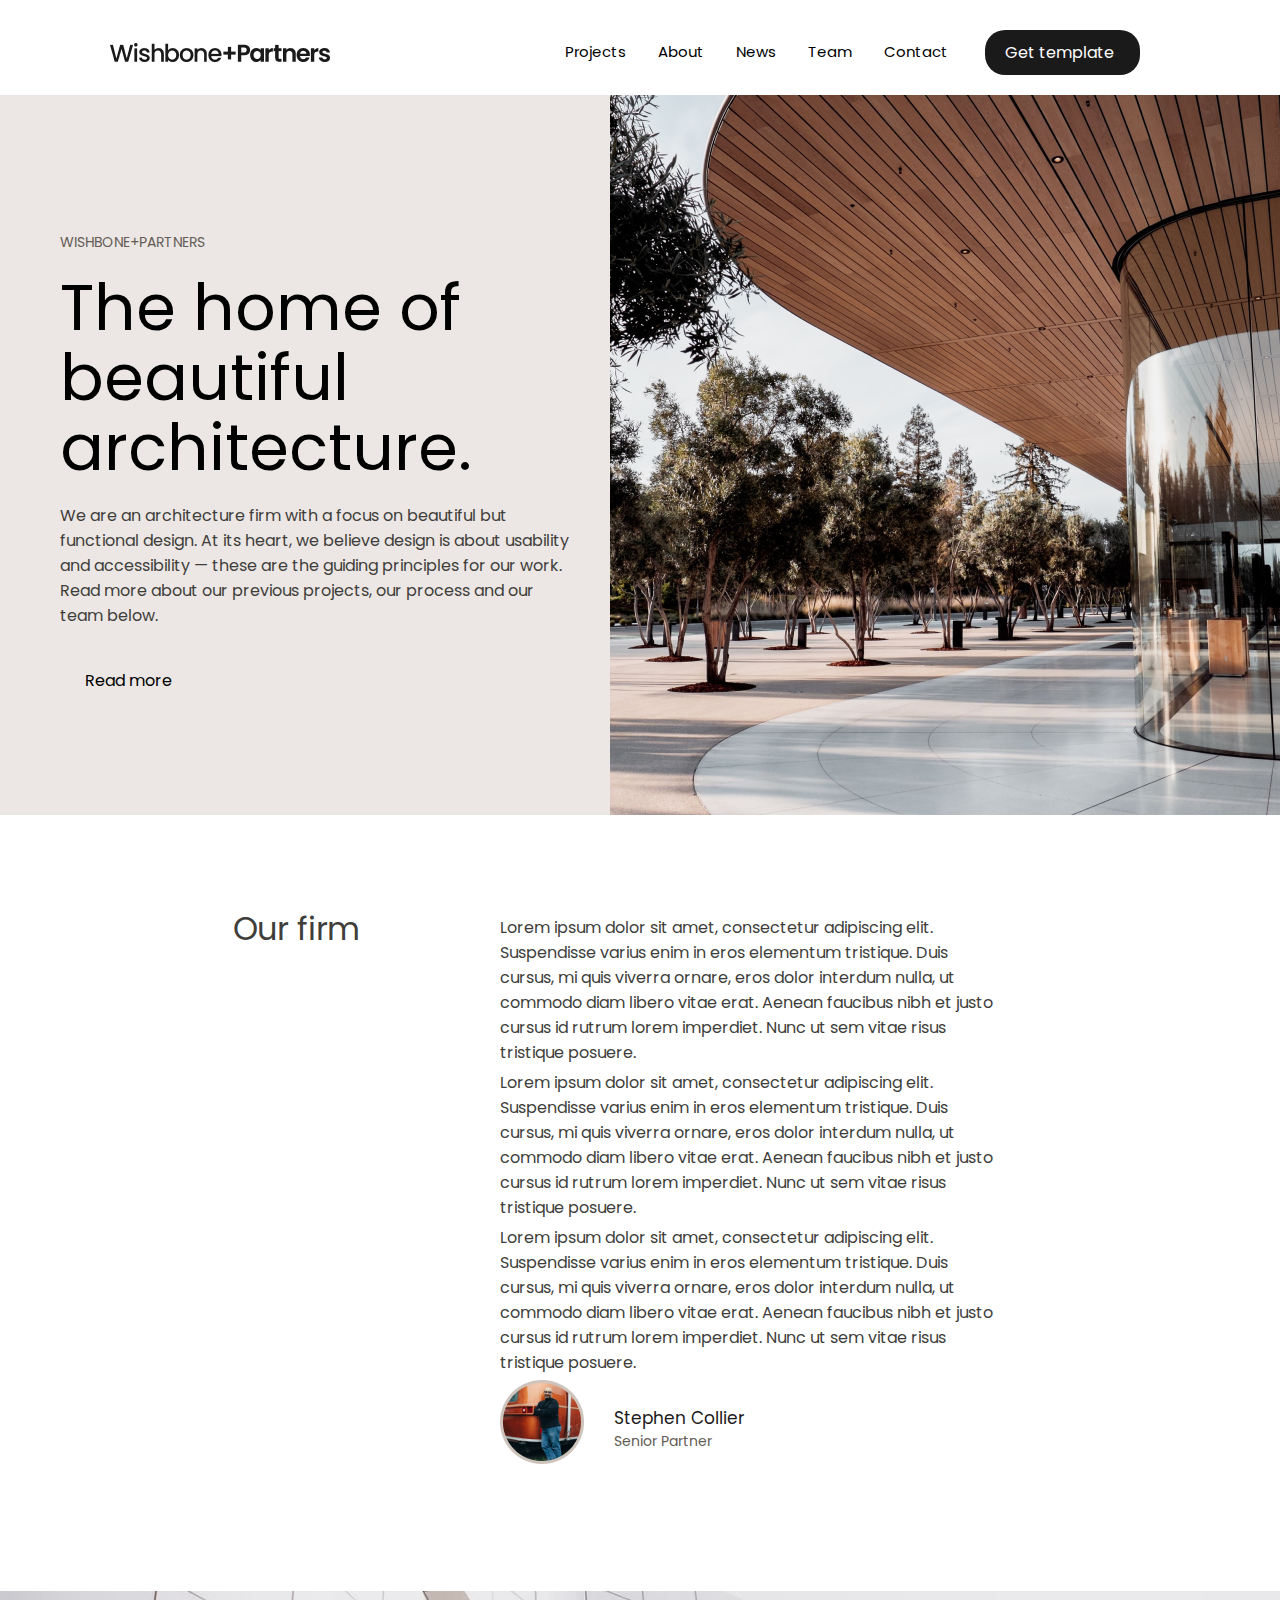
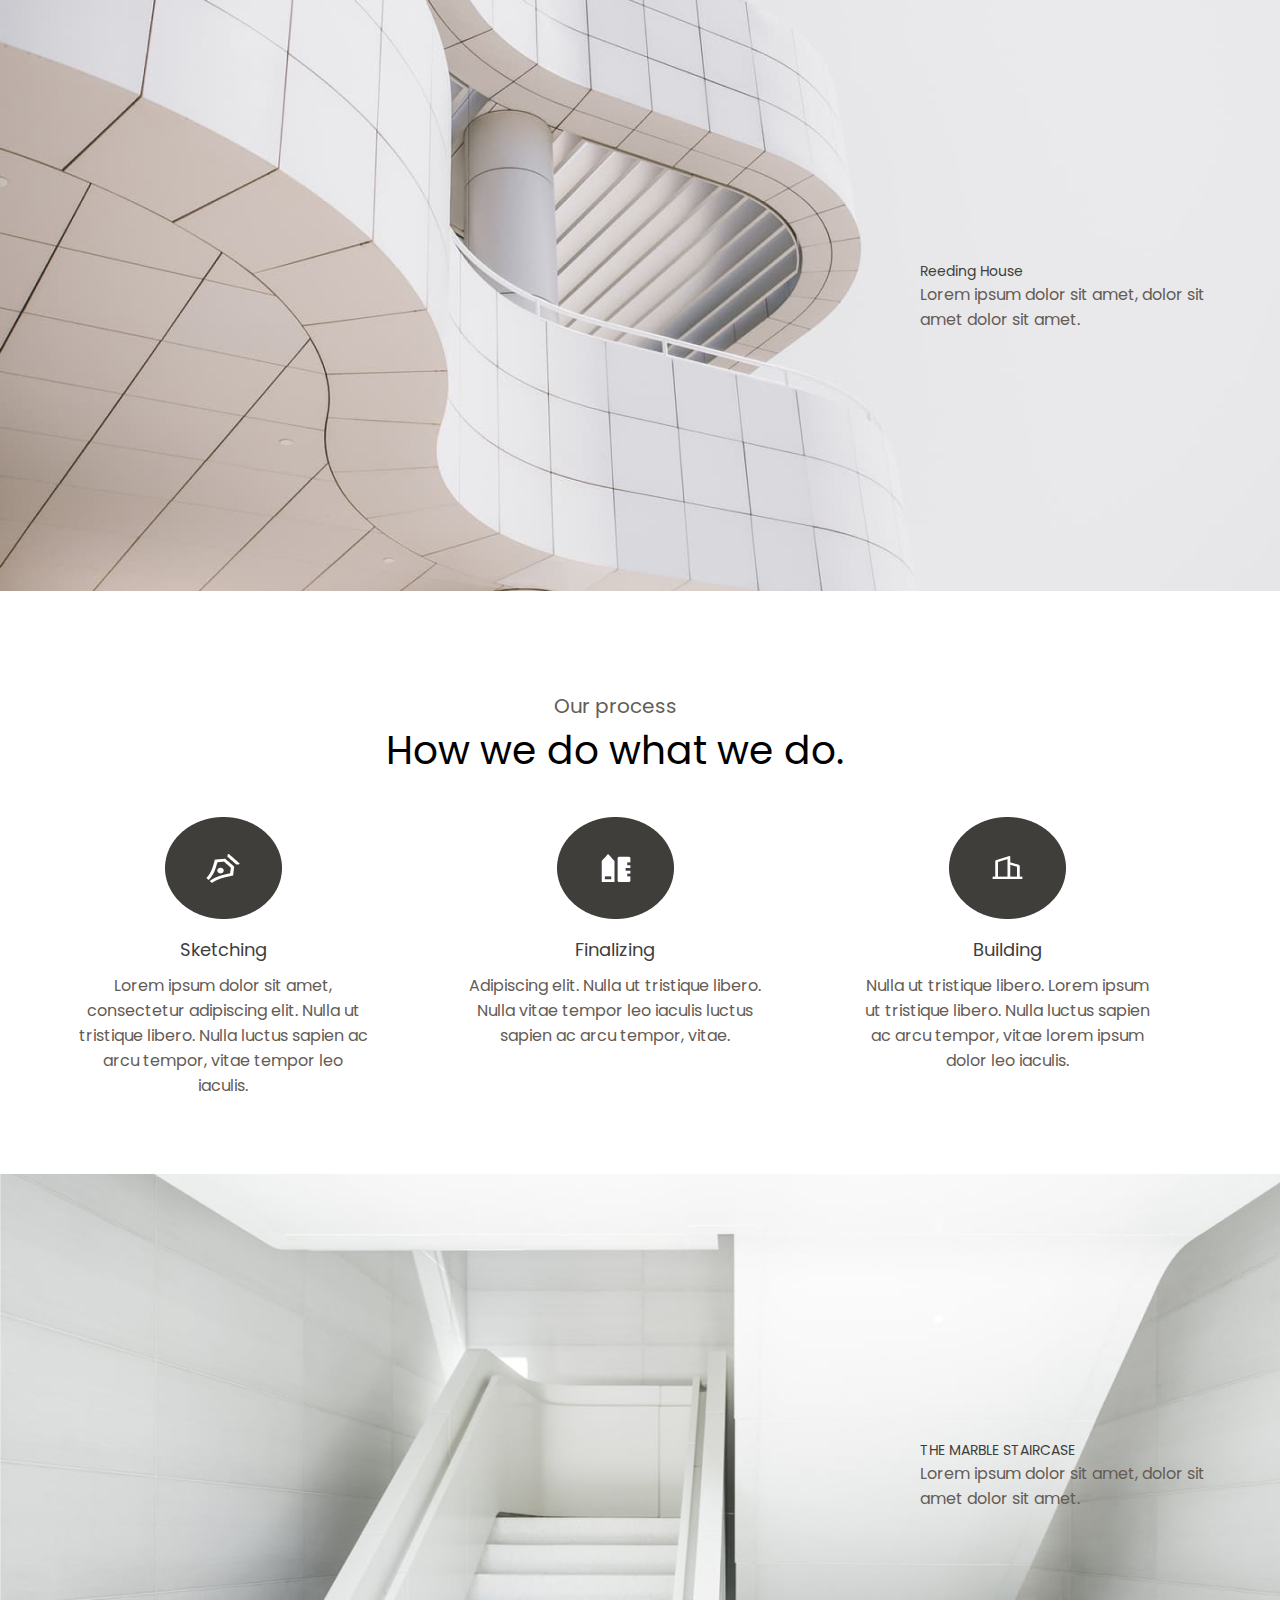
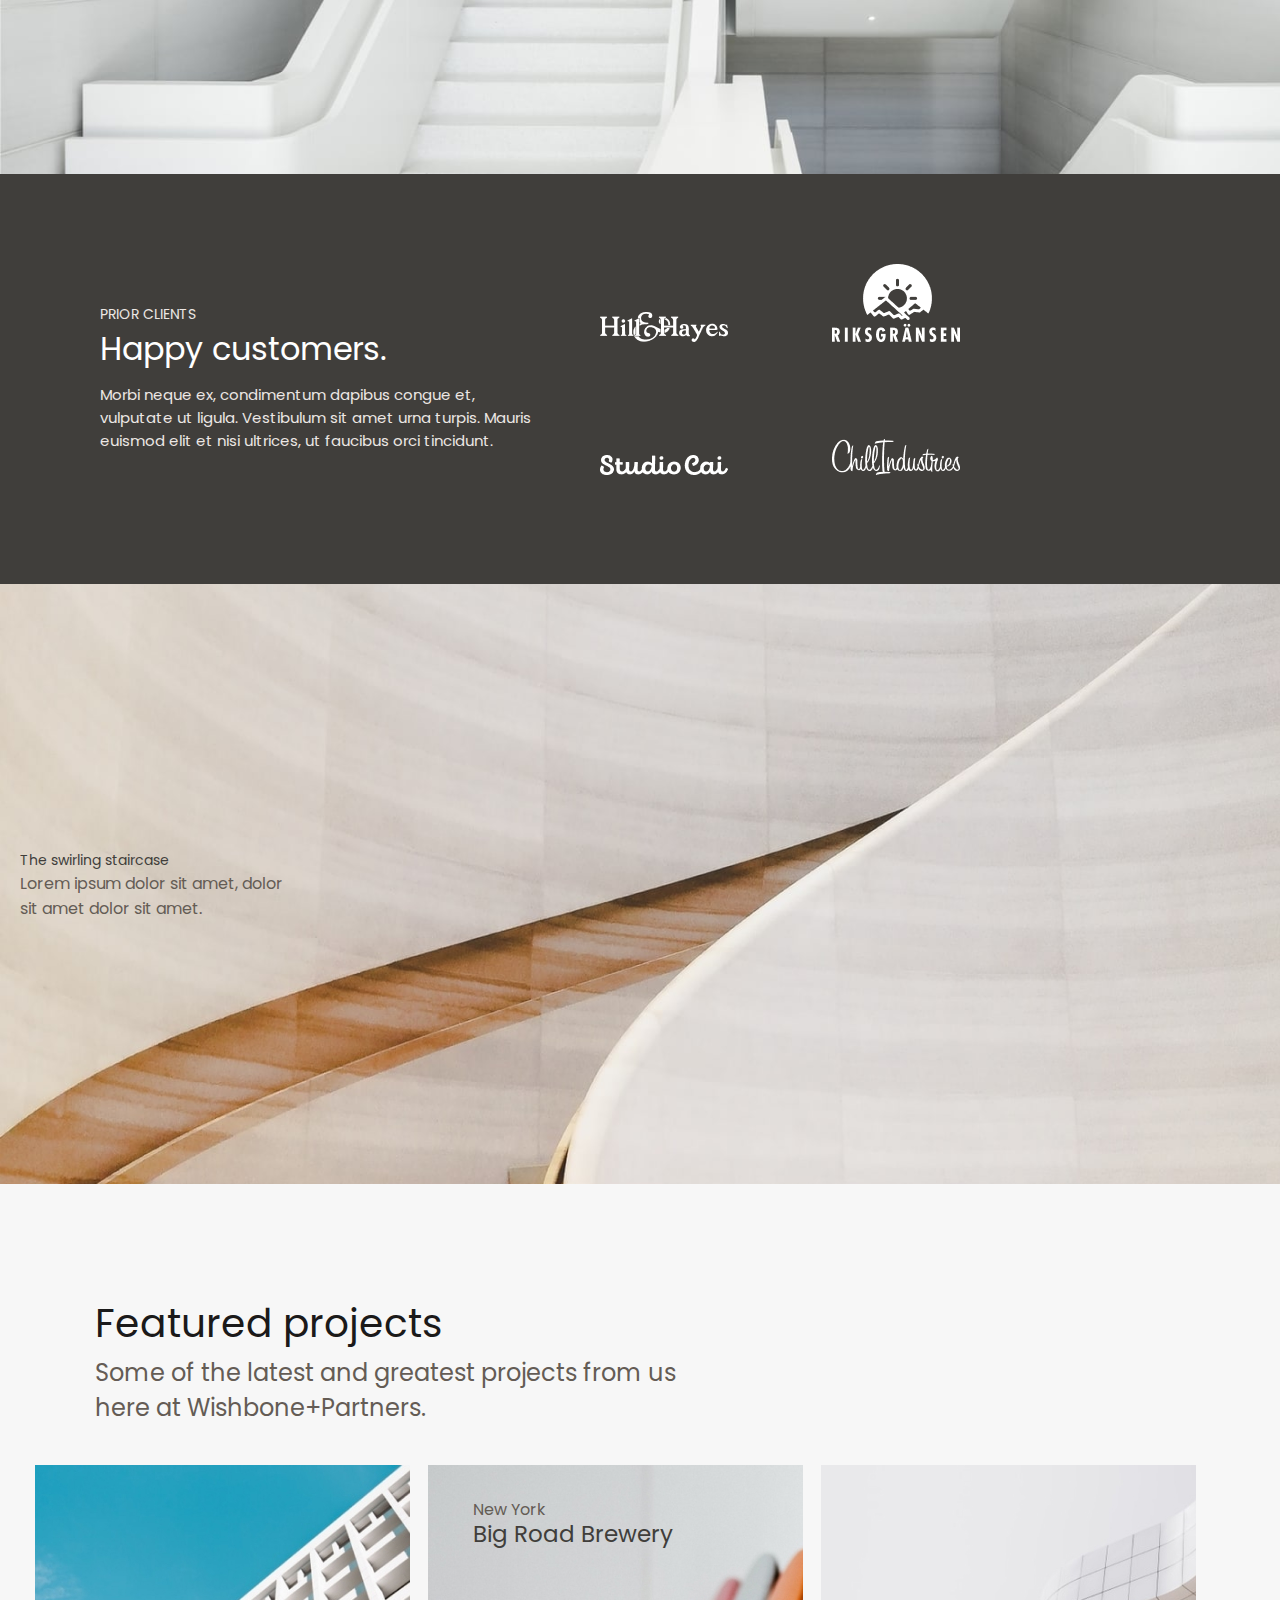
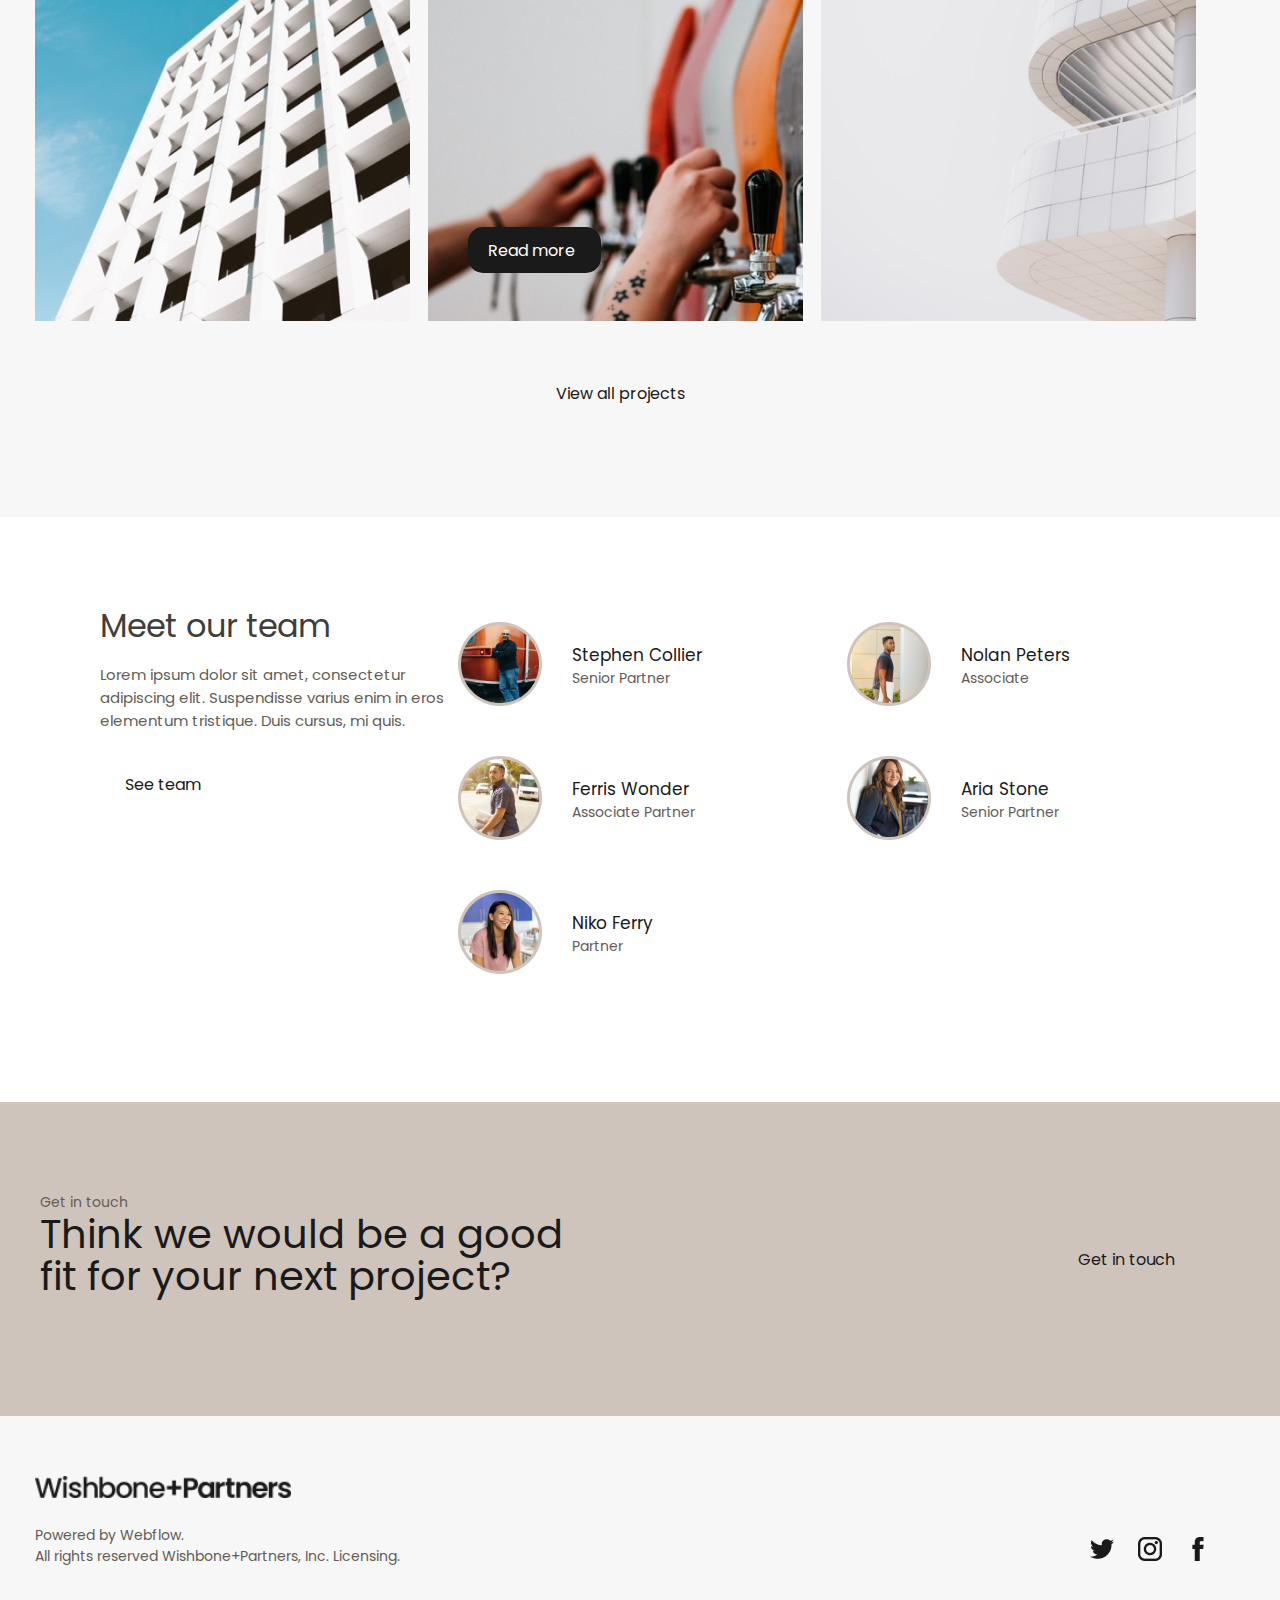
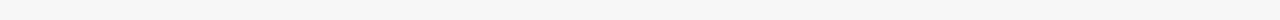
==== index.html @ 2bbcfdd0 "Rename L6.html to index.html" ====
<!DOCTYPE html>
<html lang="en">

<head>
    <meta charset="UTF-8">
    <meta http-equiv="X-UA-Compatible" content="IE=edge">
    <meta name="viewport" content="width=device-width, initial-scale=1.0">
    <link rel="stylesheet" type="text/css" href="1.css">
    <link rel="preconnect" href="https://fonts.googleapis.com">
    <link rel="preconnect" href="https://fonts.gstatic.com" crossorigin>
    <link href="https://fonts.googleapis.com/css2?family=Montserrat:wght@400;700&family=Poppins&display=swap"
        rel="stylesheet">
    <title>Maket</title>
</head>

<body>
    <div class="wrapper">
        <header>
            <div id="head">
                <img src="IMAGE.png" id="Logo">
            </div>
            <nav>
                <ul class="ul-navbar">
                    <li class="li-navbar"><a href="" class="navbar">Projects</a></li>
                    <li class="li-navbar"><a href="" class="navbar">About</a></li>
                    <li class="li-navbar"><a href="" class="navbar">News</a></li>
                    <li class="li-navbar"><a href="" class="navbar">Team</a></li>
                    <li class="li-navbar"><a href="" class="navbar">Contact</a></li>
                    <li class="li-navbar-button"><a href="" class="in-button">
                            <div class="button">Get template</div>
                        </a></li>
                </ul>
            </nav>
        </header>
        <main>
            <!-- First-post -->
            <div class="first-post">
                <div class="first-text">
                    <p class="first-logo">WISHBONE+PARTNERS</p>
                    <p class="title">The home of beautiful architecture.</p>
                    <p class="subtitle">We are an architecture firm with a focus on beautiful but functional design. At
                        its
                        heart, we believe design is about usability and accessibility — these are the guiding principles
                        for
                        our work. Read more about our previous projects, our process and our team below.</p>
                    <a href="#" class="Read-more">Read more</a>
                </div>
                <div class="first-img">
                    <img src="first-img.png" class="imageF">
                </div>
            </div>
            <!-- Second post -->
            <div class="second-post">
                <div class="Our-firm">
                    <p>Our firm</p>
                </div>
                <div class="second-text">
                    <p class="indent">Lorem ipsum dolor sit amet, consectetur adipiscing elit. Suspendisse varius enim
                        in
                        eros elementum tristique. Duis cursus, mi quis viverra ornare, eros dolor interdum nulla, ut
                        commodo
                        diam libero vitae erat. Aenean faucibus nibh et justo cursus id rutrum lorem imperdiet. Nunc ut
                        sem
                        vitae risus tristique posuere.</p>
                    <p class="indent">Lorem ipsum dolor sit amet, consectetur adipiscing elit. Suspendisse varius enim
                        in
                        eros elementum tristique. Duis cursus, mi quis viverra ornare, eros dolor interdum nulla, ut
                        commodo
                        diam libero vitae erat. Aenean faucibus nibh et justo cursus id rutrum lorem imperdiet. Nunc ut
                        sem
                        vitae risus tristique posuere.</p>
                    <p class="indent">Lorem ipsum dolor sit amet, consectetur adipiscing elit. Suspendisse varius enim
                        in
                        eros elementum tristique. Duis cursus, mi quis viverra ornare, eros dolor interdum nulla, ut
                        commodo
                        diam libero vitae erat. Aenean faucibus nibh et justo cursus id rutrum lorem imperdiet. Nunc ut
                        sem
                        vitae risus tristique posuere.</p>
                    <div class="stephen">
                        <div>
                            <img src="Stephen.png" class="img-stephen">
                        </div>
                        <div class="text-stephen">
                            <p class="Collier">Stephen Collier</p>
                            <p class="Partner">Senior Partner</p>
                        </div>
                    </div>
                </div>
            </div>
            <!-- Background1 -->
            <div id="background-one">
                <div class="bg-one-text">
                    <p class="bg-one-title">Reeding House</p>
                    <p class="bg-one-subtitle">Lorem ipsum dolor sit amet, dolor sit amet dolor sit amet.</p>
                </div>
            </div>
            <!-- Third post -->
            <div class="third-post">
                <p class="small-title">Our process</p>
                <p class="third-title">How we do what we do.</p>
                <div id="third-column">
                    <div class="columns">
                        <img src="firstcolumn.png" class="img-column">
                        <p class="column-title">Sketching</p>
                        <p class="column-text">Lorem ipsum dolor sit amet, consectetur adipiscing elit. Nulla ut
                            tristique
                            libero. Nulla luctus sapien ac arcu tempor, vitae tempor leo iaculis.</p>
                    </div>
                    <div class="column-two">
                        <img src="secondcolumn.png" class="img-column">
                        <p class="column-title">Finalizing</p>
                        <p class="column-text">Adipiscing elit. Nulla ut tristique libero. Nulla vitae tempor leo
                            iaculis
                            luctus sapien ac arcu tempor, vitae.</p>
                    </div>
                    <div class="columns">
                        <img src="thirdcolumn.png" class="img-column">
                        <p class="column-title">Building</p>
                        <p class="column-text">Nulla ut tristique libero. Lorem ipsum ut tristique libero. Nulla luctus
                            sapien ac arcu tempor, vitae lorem ipsum dolor leo iaculis.</p>
                    </div>
                </div>
            </div>
            <!-- Background two -->
            <div class="background-two-div">
                <div class="background-two-text">
                    <p class="title-img-two">THE MARBLE STAIRCASE</p>
                    <p class="subtitle-img-two">Lorem ipsum dolor sit amet, dolor sit amet dolor sit amet.</p>
                </div>
            </div>
            <!-- Fourth post -->
            <div class="fourth-post">
                <div class="fourth-text">
                    <p class="small-fourth">PRIOR CLIENTS</p>
                    <p class="title-fourth">Happy customers.</p>
                    <p class="subtitle-fourth">Morbi neque ex, condimentum dapibus congue et, vulputate ut ligula.
                        Vestibulum sit amet urna turpis. Mauris euismod elit et nisi ultrices, ut faucibus orci
                        tincidunt.
                    </p>
                </div>
                <div class="fourth-img">
                    <div class="fourth-img-column-one">
                        <img src="one.png" class="fourth-img-in-column" style="padding-right:100px;">
                        <img src="two.png" class="fourth-img-in-column" style="padding-right:40px;">
                    </div>
                    <div class="fourth-img-column-two">
                        <img src="three.png" class="fourth-img-in-column"
                            style="padding-top:90px; padding-right:100px;">
                        <img src="four.png" class="fourth-img-in-column" style="padding-top:90px; padding-right:40px;">
                    </div>
                </div>
            </div>
            <!-- Background three -->
            <div class="background-three-div">
                <div class="text-background-three">
                    <div class="title-img-three">
                        <p>The swirling staircase</p>
                    </div>
                    <div class="subtitle-img-three">
                        <p>Lorem ipsum dolor sit amet, dolor sit amet dolor sit amet.</p>
                    </div>
                </div>


            </div>
            <!-- Fifth post -->
            <div class="fifth-post">
                <div class="fifth-text">
                    <p class="title-text-fifth-post">Featured projects</p>
                    <p class="subtitle-text-fifth-post">Some of the latest and greatest projects from us here at
                        Wishbone+Partners.</p>
                </div>
                <div class="fifth-images">
                    <div class="first-img-fifth-post">
                        <img src="first-img-in-fifth-post.jpg" class="one-img-in-fifth-post">
                    </div>
                    <div class="second-img-fifth-post">
                        <div class="text-in-second-img">
                            <p class="small-text-in-second-img">New York</p>
                            <p class="big-text-in-second-img">Big Road Brewery</p>
                        </div>
                        <div class="indent-fifth-post">
                            <a href="#" class="a-button-fifth-post">
                                <div class="button-in-second-img">
                                    <p class="text-in-button-second-img">Read more</p>
                                </div>
                            </a>
                        </div>
                        <!-- <img src="second-img-in-fifth-post.jpg" class="two-img-in-fifth-post"> -->
                    </div>
                    <div class="third-img-fifth-post">
                        <img src="third-img-in-fifth-post.jpg" class="three-img-in-fifth-post">
                    </div>
                </div>
                <div class="click-last-text-fifth">
                    <a href="" class="click-text">
                        <p class="indent-last-click-fifth">View all projects</p>
                    </a>
                </div>
            </div>
            <!-- Sixth-post -->
            <div class="sixth-post">
                <div class="meet-our-team-sixth-post">
                    <p class="title-sixth-post">Meet our team</p>
                    <p class="subtitle-sixth-post">Lorem ipsum dolor sit amet, consectetur adipiscing elit. Suspendisse
                        varius enim in eros elementum tristique. Duis cursus, mi quis.</p>
                    <a class="a-click-sixth-post">
                        <a href="#" class="a-sixth-post">
                            <p class="click-sixth-post">See team</p>
                        </a>
                    </a>
                </div>
                <div class="autors">
                    <div class="first-column-autors">
                        <!-- -First- -->
                        <div class="first-autor">
                            <div>
                                <img src="Stephen.png" class="img-first">
                            </div>
                            <div class="text-first-autor">
                                <p class="name-first-autor">Stephen Collier</p>
                                <p class="small-text-first-autor">Senior Partner</p>
                            </div>
                        </div>
                        <!-- -First- -->
                        <!-- -Second- -->
                        <div class="second-autor">
                            <div>
                                <img src="Ferris Wonder.png" class="img-second">
                            </div>
                            <div class="text-second-autor">
                                <p class="name-second-autor">Ferris Wonder</p>
                                <p class="small-text-second-autor">Associate Partner</p>
                            </div>
                        </div>
                        <!-- -Second- -->
                        <!-- -Third- -->
                        <div class="third-autor">
                            <div>
                                <img src="Niko Ferry.png" class="img-third">
                            </div>
                            <div class="text-third-autor">
                                <p class="name-third-autor">Niko Ferry</p>
                                <p class="small-text-third-autor">Partner</p>
                            </div>
                        </div>
                        <!-- -Third- -->
                    </div>
                    <div class="second-column-autors">
                        <!-- -Fourth- -->
                        <div class="fourth-autor">
                            <div>
                                <img src="Nolan Peters.png" class="img-fourth">
                            </div>
                            <div class="text-fourth-autor">
                                <p class="name-fourth-autor">Nolan Peters</p>
                                <p class="small-text-fourth-autor">Associate</p>
                            </div>
                        </div>
                        <!-- -Fourth- -->
                        <!-- -Fifth- -->
                        <div class="fifth-autor">
                            <div>
                                <img src="Aria Stone.png" class="img-fifth">
                            </div>
                            <div class="text-fifth-autor">
                                <p class="name-fifth-autor">Aria Stone</p>
                                <p class="small-text-fifth-autor">Senior Partner</p>
                            </div>
                        </div>
                        <!-- -Fifth- -->

                    </div>
                </div>
            </div>
            <!-- Seventh post -->
            <div class="seventh-post">
                <div class="text-seventh-post">
                    <div class="small-text-seventh-post">
                        <p class="small-text-seventh">Get in touch</p>
                    </div>
                    <div class="big-text-seventh-post">
                        <p class="big-text-seventh">Think we would be a good fit for your next project?</p>
                    </div>
                </div>
                <div class="click-seventh-post">
                    <a href="" class="click-seventh">Get in touch</a>
                </div>
            </div>
        </main>
        <footer>
            <div class="text-footer">
                <img src="IMAGE.png" class="logo-footer">
                <p class="subtitle-footer">Powered by Webflow.</p>
                <p class="subtitle-footer">All rights reserved Wishbone+Partners, Inc. Licensing.</p>
            </div>
            <div class="contacts">
                <div class="icons">
                    <a href="#"><img src="Twitter.png" class="icon"></a>
                    <a href="#"><img src="instagram.png" class="icon-two"></a>
                    <a href="#"><img src="facebook.png" class="icon"></a>
                </div>
            </div>

        </footer>
    </div>
</body>

</html>
---- 1.css ----
* {
    box-sizing: border-box;
    font-family: 'Poppins', sans-serif;
    padding: 0px;
    margin: 0px;
}

.Read-more:hover,
.indent-last-click-fifth:hover,
.click-sixth-post:hover,
.click-seventh:hover,
.navbar:hover {
    color: #686868;
}

.button:hover,
.button-in-second-img:hover {
    background-color: #686868;
}

/* header */
header {
    display: flex;
    /* justify-content: space-evenly; */
    width: 100%;
    height: 95px;
    justify-content: space-between;
}

#Logo {
    padding-top: 33px;
    display: flex;
    padding-left: 110px;
    margin-top: 10px;
}

nav {
    display: flex;
    font-size: 15px;
    color: black;
}

.li-navbar {
    text-decoration: none;
    list-style-type: none;
    padding-top: 40px;
    color: black;
}

.button {
    background-color: #1B1A1A;
    margin-left: 32px;
    border-radius: 20px;
    width: 155px;
    height: 45px;
    padding-top: 10px;
    padding-left: 20px;
}

.in-button {
    color: #FFFFFF;
    text-decoration: none;
    font-size: 16px;
}

.ul-navbar {
    display: flex;
    padding-right: 140px;


}

.navbar {
    text-decoration: none;
    margin-left: 32px;
    color: black;

}

.li-navbar-button {
    margin-left: 5px;
    text-decoration: none;
    list-style-type: none;
    padding-top: 30px;

}


/* main */
/* first post */

.first-post {
    display: flex;
    width: 100%;
    height: 720px;
    background-color: #ECE7E4;
    padding-right: 0px;
}

.first-text {
    width: 60%;
    height: 720px;
    padding-left: 60px;
}

.first-logo {
    font-size: 14px;
    color: #645C55;
    margin-top: 137px;
    margin-bottom: 20px;
}

.first-img {
    margin-left: auto;
    padding-right: 0px;
}

.imageF {
    width: 720px;
    height: 720px;
}

.title {
    font-size: 64px;
    width: 550px;
    height: auto;
    margin-bottom: 20px;
    line-height: 70px;
}

.subtitle {
    font-size: 16px;
    width: 520px;
    height: auto;
    color: #403E3B;
    margin-bottom: 40px;
}

.Read-more {
    font-size: 16px;
    padding-left: 25px;
    text-decoration: none;
    color: black;
}

/* Second post */
.second-post {
    width: 100%;
    height: auto;
    background-color: white;
    display: flex;
    justify-content: center;
    padding-right: 50px;
}

.Our-firm {
    font-size: 32px;
    margin-right: 140px;
    padding-top: 90px;
    color: #403E3B;
}

.second-text {
    font-size: 16px;
    color: #403E3B;
    width: 493px;
    padding-top: 100px;
    margin-right: 5px;
}

.indent {
    margin-bottom: 5px;
}

.stephen {
    display: flex;
    margin-bottom: 120px;

}

.img-stephen {
    width: 84px;
    height: 84px;
}

.text-stephen {
    padding-top: 25px;
    padding-left: 30px;
}

.Partner {
    color: #645C55;
    font-size: 14px;
}

.Collier {
    font-size: 17px;
    color: #1B1A1A;
}

/* Background1 */
#background-one {
    background-size: cover;
    width: 100%;
    height: 600px;
    background-image: url("Background1.jpg");
    justify-content: flex-end;
    display: flex;
    padding-right: 75px;
}

.bg-one-text {
    padding-top: 270px;
    width: 285px;
}

.bg-one-title {
    color: #403E3B;
    font-size: 14px;
}

.bg-one-subtitle {
    color: #645C55;
    font-size: 16px;
}

/* Thir post */
.third-post {
    padding-right: 50px;
}

.small-title {
    font-size: 20px;
    color: #645C55;
    padding-top: 100px;
    text-align: center;
}

.third-title {
    font-size: 39px;
    margin-bottom: 37px;
    text-align: center;

}

#third-column {
    display: flex;
    justify-content: center;
    margin-bottom: 76px;
}

.img-column {
    width: 117px;
    height: auto;
}

.column-title {
    font-size: 18px;
    color: #403E3B;
    margin-bottom: 10px;
    padding-top: 10px;
}

.columns,
.column-two {
    width: 292px;
    height: auto;
    text-align: center;
}

.column-two {
    margin: 0px 100px;
}

.column-text {
    font-size: 16px;
    color: #645C55;


}

/* Background2 */
.title-img-two {
    font-size: 14px;
    color: #403E3B;

}

.subtitle-img-two {
    font-size: 16px;
    color: #645C55;
}

.background-two-div {
    background-size: cover;
    width: 100%;
    height: 600px;
    display: flex;
    background-image: url("background2.png");
    justify-content: flex-end;
    padding-right: 60px;
}

.background-two-text {
    padding-top: 266px;
    width: 300px;
}

/* Fourth post */
.fourth-post {
    background-color: #403E3B;
    width: 100%;
    height: 410px;
    display: flex;
    justify-content: center;
    margin-top: 0px;
}

.small-fourth {
    font-size: 14px;
    color: #ECE7E4;
}

.fourth-text {
    padding-top: 130px;
    margin-right: auto;
    padding-left: 100px;
    margin-top: 0px;
}

.title-fourth {
    font-size: 32px;
    color: white;
    margin-bottom: 10px;
}

.subtitle-fourth {
    color: #ECE7E4;
    width: 451px;
    font-size: 15px;

}

.fourth-img {
    padding-top: 90px;
    padding-right: 280px;
}

.fourth-img-in-column-one,
.fourth-img-column-two {
    align-items: center;
}

/* Background three */
.background-three-div {
    background-size: cover;
    width: 100%;
    height: 600px;
    display: block;
    background-image: url("background3.jpg");
}

.title-img-three {
    font-size: 14px;
    color: #403E3B;
}

.subtitle-img-three {
    font-size: 16px;
    color: #645C55;
}

.text-background-three {
    padding-top: 266px;
    padding-left: 20px;
    width: 290px;
}

/* fifth-post */
.fifth-post {
    background-color: #F7F7F7;
    width: 100%;
    margin-bottom: 85px;
}

.fifth-text {
    padding-top: 110px;
    margin-bottom: 40px;
    padding-left: 95px;

}

.title-text-fifth-post {
    font-size: 39px;
    color: #1B1A1A;
    margin-bottom: 2px;
}

.subtitle-text-fifth-post {
    font-size: 24px;
    color: #645C55;
    width: 581px;
}

.fifth-images {
    display: flex;
    justify-content: center;
    margin-bottom: 53px;
    padding-right: 50px;
}

.second-img-fifth-post {
    width: 375px;
    height: 456px;
    background-image: url("second-img-in-fifth-post.jpg");
    margin-left: 18px;
    margin-right: 18px;

}

.text-in-second-img {
    padding-top: 32px;
    padding-left: 45px;
    line-height: 25px;
}

.small-text-in-second-img {
    color: #645C55;
    font-size: 16px;

}

.big-text-in-second-img {
    color: #403E3B;
    font-size: 23px;

}

.button-in-second-img {
    background-color: #1B1A1A;
    width: 133px;
    height: 46px;
    border-radius: 15px;


}

.indent-fifth-post {
    padding-left: 40px;
    padding-top: 280px;
}

.text-in-button-second-img {
    font-size: 16px;
    color: white;
    padding: 11px 20px;


}

.a-button-fifth-post {
    text-decoration: none;
}

.click-text {
    text-decoration: none;
    color: #1B1A1A;
    font-size: 16px;
}

.indent-last-click-fifth {
    text-align: center;
}

.click-last-text-fifth {
    padding-bottom: 111px;
    padding-right: 40px;
}

/* Sixth-Post */
/* ------------------ */

.first-autor,
.second-autor,
.third-autor,
.fourth-autor,
.fifth-autor {
    display: flex;
    padding-top: 20px;

}

.img-first,
.img-secind,
.img-third,
.img-fourth,
.img-fifth {
    width: 84px;
    height: 84px;
}

.text-first-autor,
.text-second-autor,
.text-third-autor,
.text-fourth-autor,
.text-fifth-autor {
    padding-top: 20px;
    padding-left: 30px;
}

.small-text-first-autor,
.small-text-second-autor,
.small-text-third-autor,
.small-text-fourth-autor,
.small-text-fifth-autor {
    color: #645C55;
    font-size: 14px;
}

.name-first-autor,
.name-second-autor,
.name-third-autor,
.name-fourth-autor,
.name-fifth-autor {
    font-size: 17px;
    color: #1B1A1A;
    padding-bottom: 0px;
    width: 150px;
}

.second-autor,
.third-autor,
.fifth-autor {
    padding-top: 43px;

}

/* --------------------- */
.sixth-post {
    display: flex;
    margin-bottom: 121px;
    padding-left: 100px;
}

.autors {
    display: flex;
    margin-left: 16px;
    padding-right: 258px;
    margin-left: auto;
}

.second-column-autors {
    margin-left: 15px;
}

.first-column-autors {
    padding-right: 110px;
}

.title-sixth-post {
    color: #403E3B;
    font-size: 32px;
    margin-bottom: 13px;
}

.subtitle-sixth-post {
    color: #645C55;
    font-size: 15px;
    width: 358px;
    margin-bottom: 40px;
}

.click-sixth-post {
    font-size: 16px;
    color: #1B1A1A;
    padding-left: 25px;
}

.a-sixth-post {
    text-decoration: none;
}


/* Seventh post */
.seventh-post {
    background-color: #CEC4BC;
    display: flex;
    width: 100%;
    height: 314px;
    justify-content: center;
    align-items: center;
}

.text-seventh-post {
    padding-right: 80px;
    padding-bottom: 40px;
}

.small-text-seventh {
    color: #645C55;
    font-size: 14px;
    margin-bottom: 0px;
    padding-top: 10px;
}

.big-text-seventh {
    font-size: 40px;
    color: #1B1A1A;
    width: 569px;
    line-height: 42px;
    margin-top: 0px;
}

.click-seventh {
    text-decoration: none;
    margin-left: 389px;
    font-size: 16px;
    color: #1B1A1A;
    padding-right: 65px;
}

/* Footer */
footer {
    width: 100%;
    height: 204px;
    background-color: #F7F7F7;
    display: flex;
    justify-content: center;
    padding-right: 35px;
}

.text-footer {
    margin-top: 60px;
    margin-left: auto;
}

.logo-footer {
    width: 256px;
    height: 22px;
    margin-bottom: 20px;
}

.subtitle-footer {
    color: #645C55;
    font-size: 14px;
}

.contacts {
    margin-left: 690px;
    margin-right: auto;
    margin-top: 120px;
}

.icon-two {
    margin: 0px 20px;
}



@media screen and (max-width:480px) {

    /* header */
    header {
        display: flex;
        /* justify-content: space-evenly; */
        width: 480px;
        height: 95px;
        justify-content: space-between;
    }

    #Logo {
        padding-top: 33px;
        display: flex;
        margin-top: 10px;
    }

    nav {
        display: flex;
        font-size: 15px;
        color: black;
    }

    .li-navbar {
        text-decoration: none;

        padding-top: 40px;
        color: black;
    }

    .button {
        background-color: #1B1A1A;
        margin-left: 32px;
        border-radius: 20px;
        width: 155px;
        height: 45px;
        padding-top: 10px;
        padding-left: 20px;
    }

    .in-button {
        color: #FFFFFF;
        text-decoration: none;
        font-size: 16px;
    }

    .ul-navbar {
        display: none;
        padding-right: 140px;


    }

    .navbar {
        text-decoration: none;
        margin-left: 32px;
        color: black;

    }

    .li-navbar-button {
        margin-left: 5px;
        text-decoration: none;
        list-style-type: none;
        padding-top: 30px;

    }

    /* first post */

    .first-post {
        width: 480px;
        height: 720px;
        background-color: #ffffff;
        padding-right: 0px;
    }

    .first-text {
        width: 650px;
        height: 650px;
        position: absolute;
        background-color: #ffffffc2;
        top: 130px;
        left: 35px;

    }

    .first-logo {
        font-size: 14px;
        color: #3d3d3d;
        margin-top: 137px;
        margin-bottom: 20px;
    }

    .first-img {
        padding: 0px;
        margin: 0;
    }

    .imageF {
        width: 720px;
        height: auto;
    }

    .title {
        font-size: 64px;
        width: 550px;
        height: auto;
        margin-bottom: 20px;
        line-height: 70px;
    }

    .subtitle {
        font-size: 16px;
        width: 520px;
        height: auto;
        color: #222222;
        margin-bottom: 40px;
    }

    .Read-more {
        font-size: 16px;
        padding-left: 25px;
        text-decoration: none;
        color: black;
    }


    /* Second post */
    .second-post {
        width: 100%;
        height: auto;
        background-color: white;
        flex-direction: column;



    }

    .Our-firm {
        font-size: 32px;
        padding-top: 90px;
        color: #403E3B;
        width: 480px;
        display: flex;
        justify-content: center;
    }

    .second-text {
        font-size: 16px;
        color: #403E3B;
        width: 493px;
        padding-top: 20px;
        margin-left: 170px;

        
    }

    .indent {
        margin-bottom: 5px;
    }

    .stephen {
        display: flex;
        margin-bottom: 120px;
        justify-content: center;

    }

    .img-stephen {
        width: 84px;
        height: 84px;
    }

    .text-stephen {
        padding-top: 25px;
        padding-left: 30px;
    }

    .Partner {
        color: #645C55;
        font-size: 14px;
    }

    .Collier {
        font-size: 17px;
        color: #1B1A1A;
    }























}
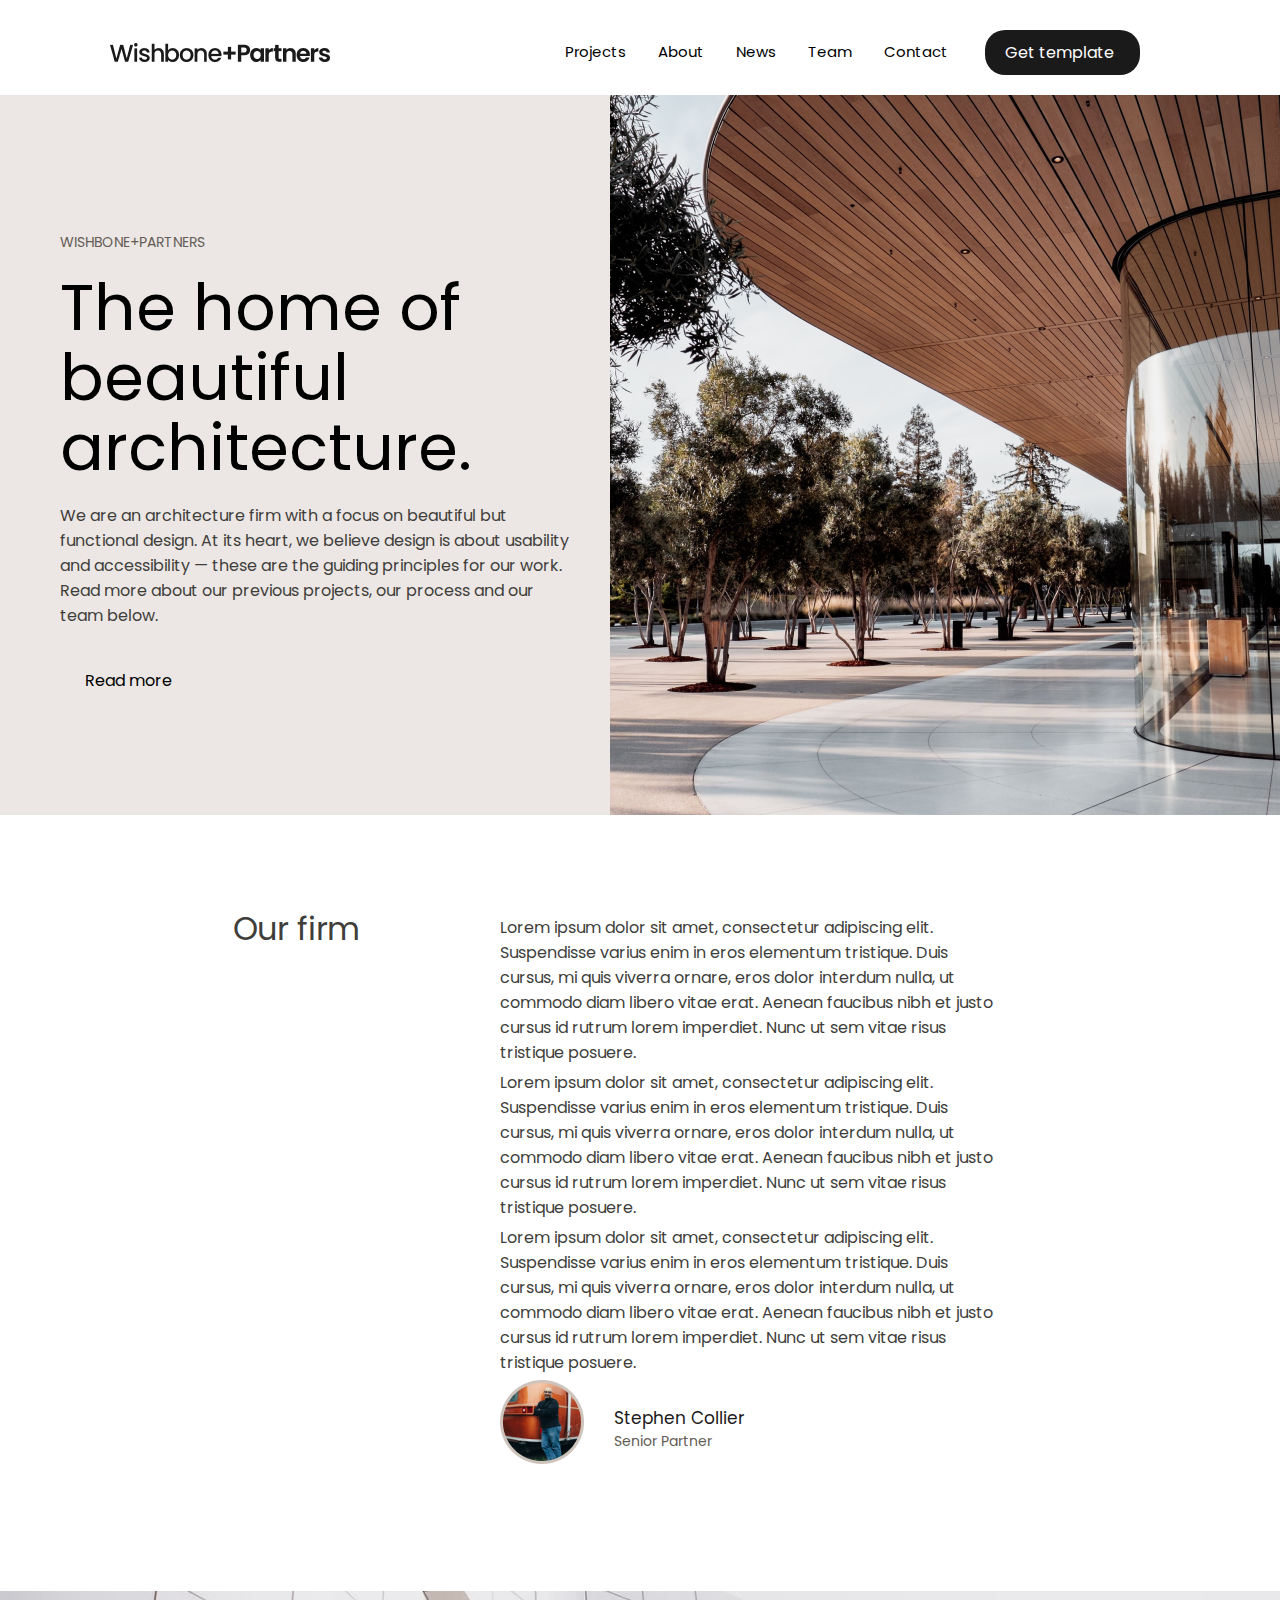
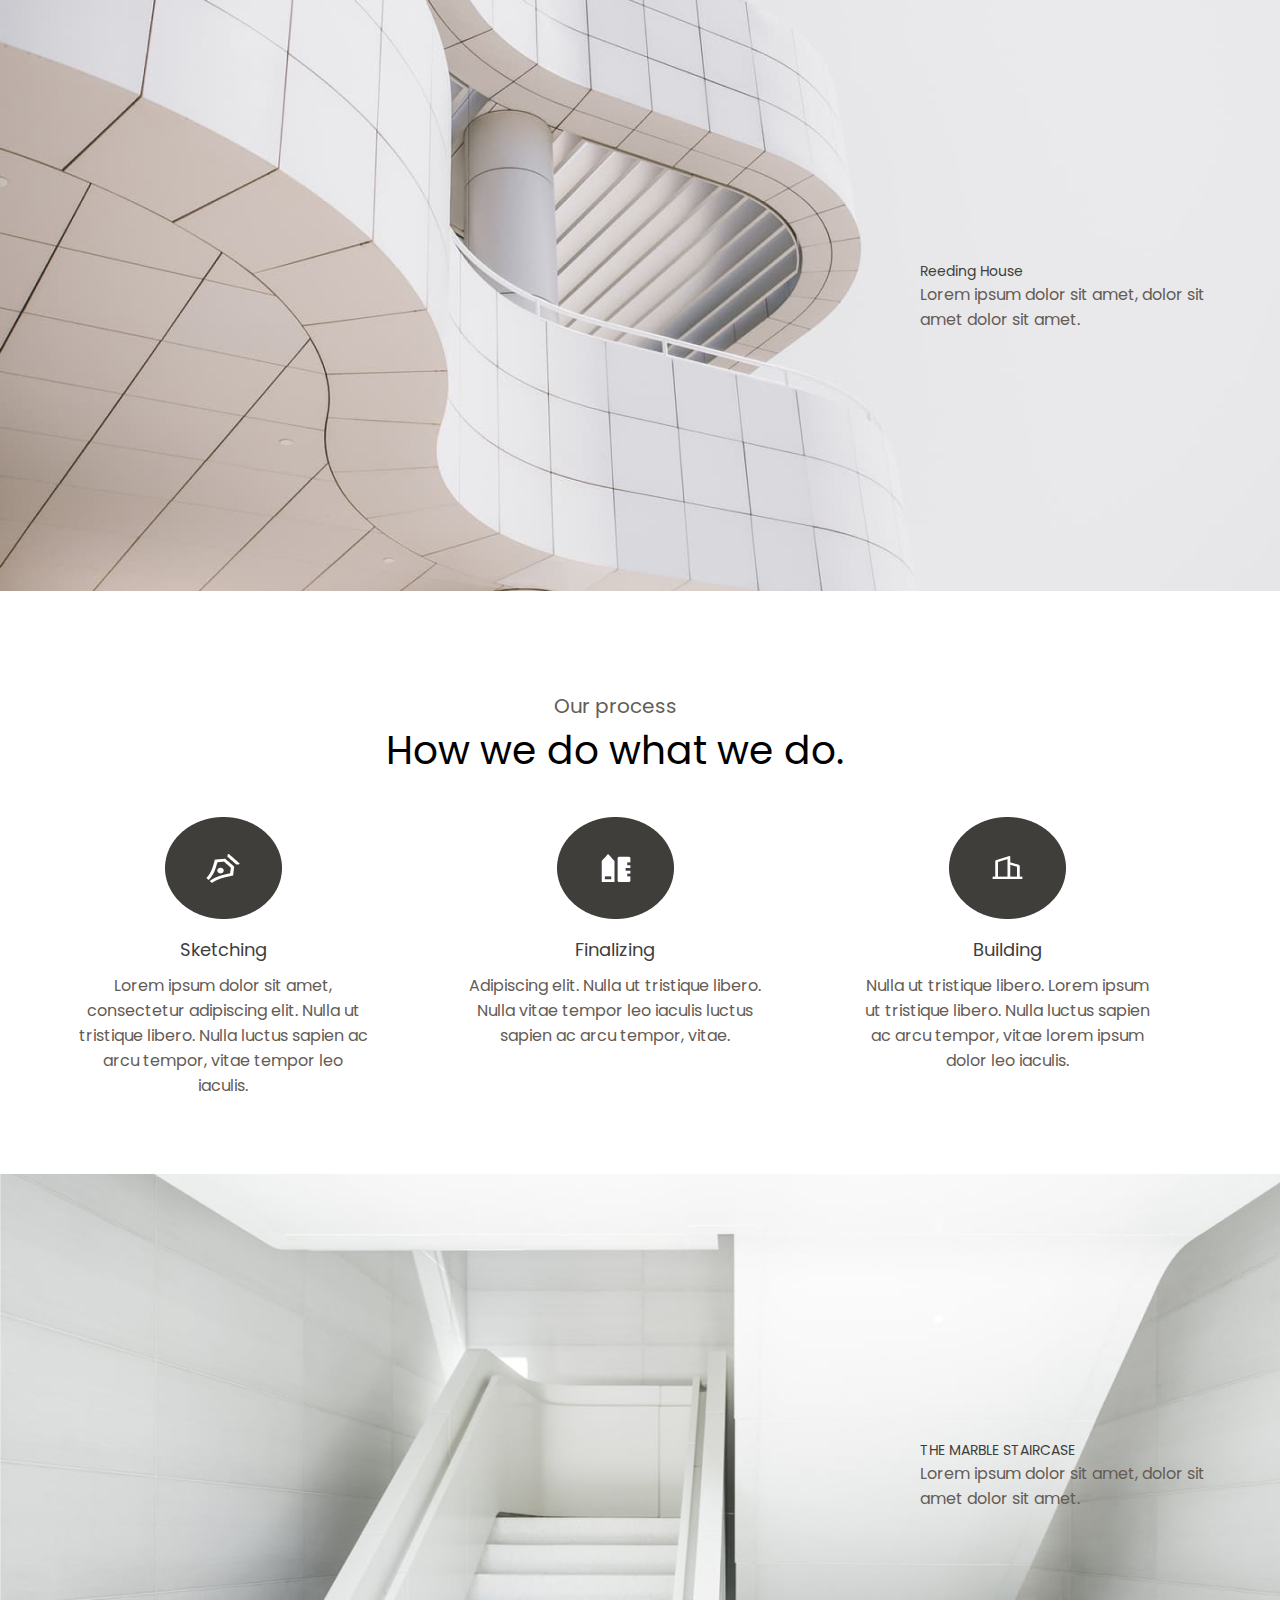
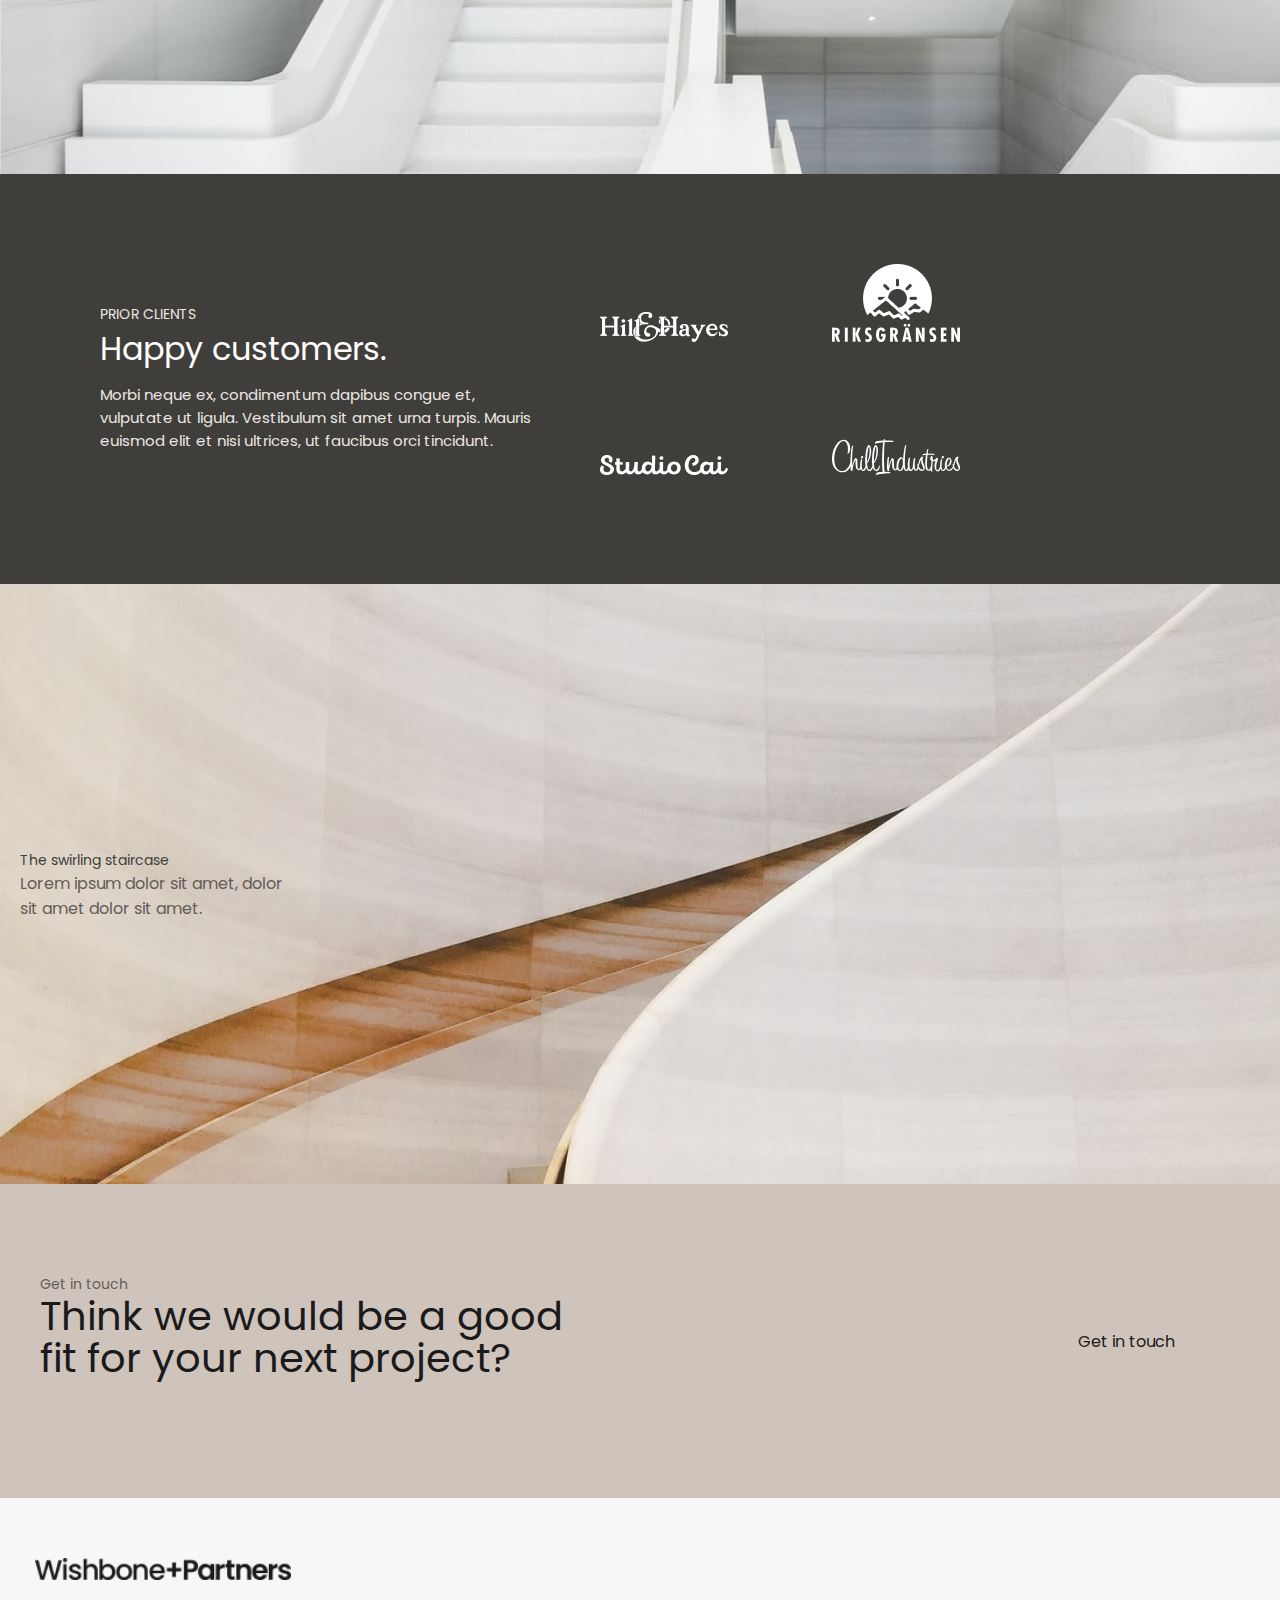
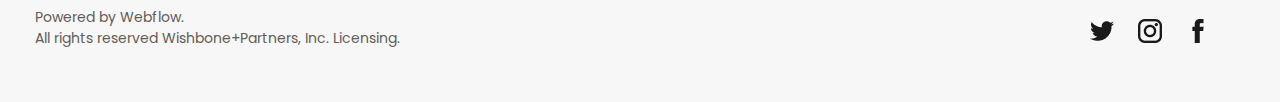
==== commit eca439a2: "Update index.html" ====
--- a/index.html
+++ b/index.html
@@ -163,116 +163,9 @@
 
 
             </div>
-            <!-- Fifth post -->
-            <div class="fifth-post">
-                <div class="fifth-text">
-                    <p class="title-text-fifth-post">Featured projects</p>
-                    <p class="subtitle-text-fifth-post">Some of the latest and greatest projects from us here at
-                        Wishbone+Partners.</p>
-                </div>
-                <div class="fifth-images">
-                    <div class="first-img-fifth-post">
-                        <img src="first-img-in-fifth-post.jpg" class="one-img-in-fifth-post">
-                    </div>
-                    <div class="second-img-fifth-post">
-                        <div class="text-in-second-img">
-                            <p class="small-text-in-second-img">New York</p>
-                            <p class="big-text-in-second-img">Big Road Brewery</p>
-                        </div>
-                        <div class="indent-fifth-post">
-                            <a href="#" class="a-button-fifth-post">
-                                <div class="button-in-second-img">
-                                    <p class="text-in-button-second-img">Read more</p>
-                                </div>
-                            </a>
-                        </div>
-                        <!-- <img src="second-img-in-fifth-post.jpg" class="two-img-in-fifth-post"> -->
-                    </div>
-                    <div class="third-img-fifth-post">
-                        <img src="third-img-in-fifth-post.jpg" class="three-img-in-fifth-post">
-                    </div>
-                </div>
-                <div class="click-last-text-fifth">
-                    <a href="" class="click-text">
-                        <p class="indent-last-click-fifth">View all projects</p>
-                    </a>
-                </div>
-            </div>
+           
             <!-- Sixth-post -->
-            <div class="sixth-post">
-                <div class="meet-our-team-sixth-post">
-                    <p class="title-sixth-post">Meet our team</p>
-                    <p class="subtitle-sixth-post">Lorem ipsum dolor sit amet, consectetur adipiscing elit. Suspendisse
-                        varius enim in eros elementum tristique. Duis cursus, mi quis.</p>
-                    <a class="a-click-sixth-post">
-                        <a href="#" class="a-sixth-post">
-                            <p class="click-sixth-post">See team</p>
-                        </a>
-                    </a>
-                </div>
-                <div class="autors">
-                    <div class="first-column-autors">
-                        <!-- -First- -->
-                        <div class="first-autor">
-                            <div>
-                                <img src="Stephen.png" class="img-first">
-                            </div>
-                            <div class="text-first-autor">
-                                <p class="name-first-autor">Stephen Collier</p>
-                                <p class="small-text-first-autor">Senior Partner</p>
-                            </div>
-                        </div>
-                        <!-- -First- -->
-                        <!-- -Second- -->
-                        <div class="second-autor">
-                            <div>
-                                <img src="Ferris Wonder.png" class="img-second">
-                            </div>
-                            <div class="text-second-autor">
-                                <p class="name-second-autor">Ferris Wonder</p>
-                                <p class="small-text-second-autor">Associate Partner</p>
-                            </div>
-                        </div>
-                        <!-- -Second- -->
-                        <!-- -Third- -->
-                        <div class="third-autor">
-                            <div>
-                                <img src="Niko Ferry.png" class="img-third">
-                            </div>
-                            <div class="text-third-autor">
-                                <p class="name-third-autor">Niko Ferry</p>
-                                <p class="small-text-third-autor">Partner</p>
-                            </div>
-                        </div>
-                        <!-- -Third- -->
-                    </div>
-                    <div class="second-column-autors">
-                        <!-- -Fourth- -->
-                        <div class="fourth-autor">
-                            <div>
-                                <img src="Nolan Peters.png" class="img-fourth">
-                            </div>
-                            <div class="text-fourth-autor">
-                                <p class="name-fourth-autor">Nolan Peters</p>
-                                <p class="small-text-fourth-autor">Associate</p>
-                            </div>
-                        </div>
-                        <!-- -Fourth- -->
-                        <!-- -Fifth- -->
-                        <div class="fifth-autor">
-                            <div>
-                                <img src="Aria Stone.png" class="img-fifth">
-                            </div>
-                            <div class="text-fifth-autor">
-                                <p class="name-fifth-autor">Aria Stone</p>
-                                <p class="small-text-fifth-autor">Senior Partner</p>
-                            </div>
-                        </div>
-                        <!-- -Fifth- -->
-
-                    </div>
-                </div>
-            </div>
+            
             <!-- Seventh post -->
             <div class="seventh-post">
                 <div class="text-seventh-post">
